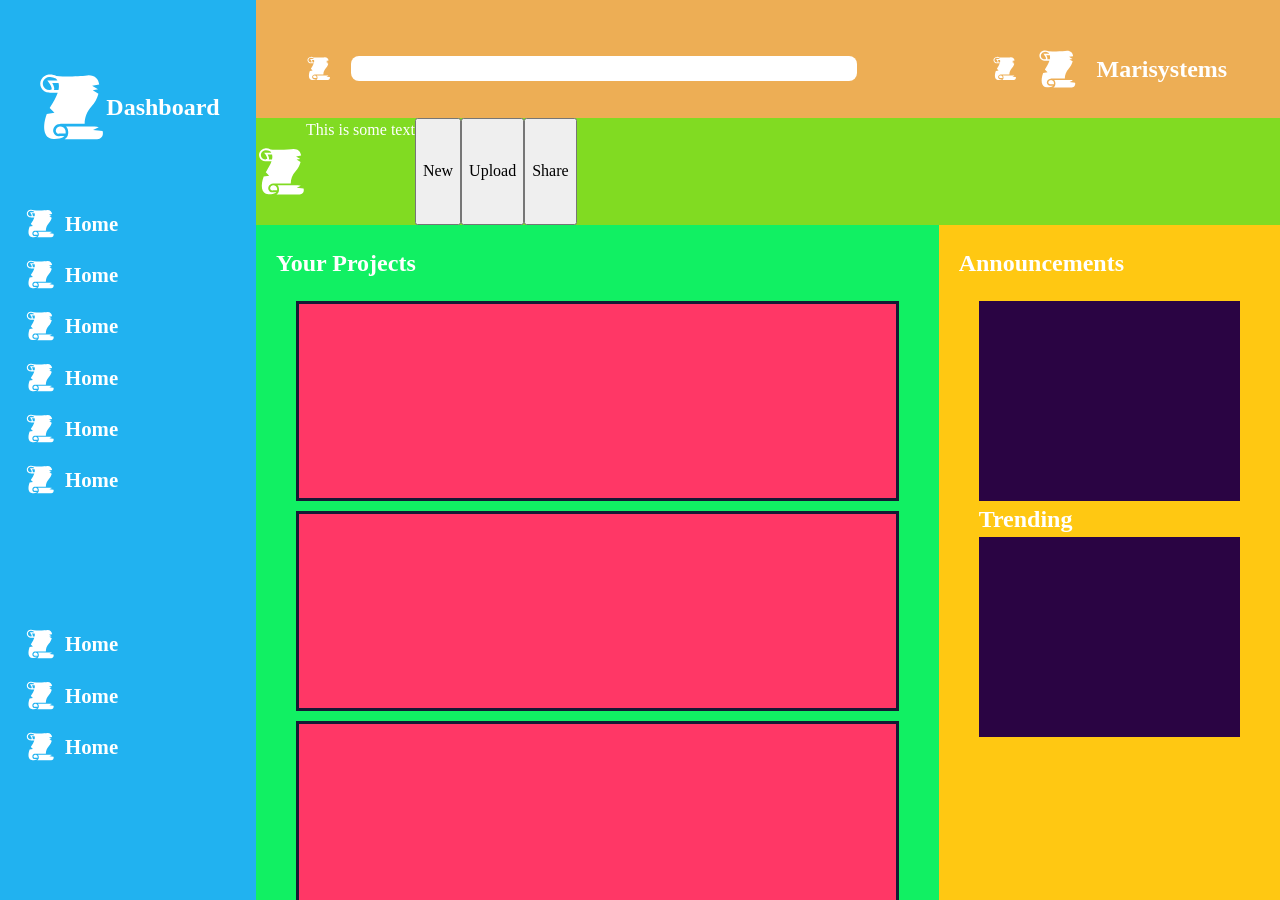
==== index.html @ a66bf7bd "Finish the layout of the upper header" ====
<!DOCTYPE html>
<html lang="en">
<head>
    <meta charset="UTF-8">
    <meta name="viewport" content="width=device-width, initial-scale=1.0">
    <link rel="stylesheet" href="style.css">
    <link rel="stylesheet" href="reset.css">
    
    <title>Dashboard</title>
</head>
<body>
    <header>
        <div class="header-top">

            <div class="header-top-l">
                <div class="search">
                    <img src="./imgs/placeholder.svg"
                    width="25px">
                    <input type="text">
                </div>
            </div>

            <div class="header-top-r">
                <img src="./imgs/placeholder.svg" 
                width="25px">
                <img src="./imgs/placeholder.svg" 
                width="40px">
                <h2>Marisystems</h2>

            </div>
        </div>
        <div class="header-bot">
            <img src="./imgs/placeholder.svg"
            width="50px" alt="">
            <p>This is some text</p>
            <button>New</button>
            <button>Upload</button>
            <button>Share</button>
        </div>
    </header>

    <aside>
        <div class="logo">
            <img src="./imgs/placeholder.svg"
            width="70px" alt="">
            <h2>Dashboard</h2>
        </div>
        <ul class="options">
            <li class="item">
                <img src="./imgs/placeholder.svg" 
                width="30px">
                <p>Home</p>
            </li>
            <li class="item">
                <img src="./imgs/placeholder.svg" 
                width="30px">
                <p>Home</p>
            </li>
            <li class="item">
                <img src="./imgs/placeholder.svg" 
                width="30px">
                <p>Home</p>
            </li>
            <li class="item">
                <img src="./imgs/placeholder.svg" 
                width="30px">
                <p>Home</p>
            </li>
            <li class="item">
                <img src="./imgs/placeholder.svg" 
                width="30px">
                <p>Home</p>
            </li>
            <li class="item">
                <img src="./imgs/placeholder.svg" 
                width="30px">
                <p>Home</p>
            </li>            
        </ul>
        <ul class="settings">
            <li class="item">
                <img src="./imgs/placeholder.svg" 
                width="30px">
                <p>Home</p>
            </li>
            <li class="item">
                <img src="./imgs/placeholder.svg" 
                width="30px">
                <p>Home</p>
            </li>
            <li class="item">
                <img src="./imgs/placeholder.svg" 
                width="30px">
                <p>Home</p>
            </li>
        </ul>
    </aside>

    <main>
        <div class="main-left">
            <h2>Your Projects</h2>
            <div class="card-container">
                <div class="card"></div>
                <div class="card"></div>
                <div class="card"></div>
                <div class="card"></div>
                <div class="card"></div>
                <div class="card"></div>
            </div>
        </div>

        <div class="main-right">
            <h2>Announcements</h2>
            <div class="ann-container">
                <div class="card-ann"></div>
                <h2>Trending</h2>
                <div class="card-ann"></div>
            </div>
        </div>
    </main>
</body>
</html>
---- style.css ----
html, body {
    height: 100vh;
    color: white;
}

body {
    display: grid;
    grid-template-columns: 1fr 3fr 1fr;
    grid-template-rows: 1fr 2fr 1fr;
}

header,
aside,
main {
    background: #8ba4e1;
}

/* HEADER */

header {
    display: grid;
    background: #edae55;
    grid-column: 2 / 4;
    padding-top: 20px;
}

.header-top {
    display: grid;
    grid-template-columns: 2fr 1fr;
}

.header-top-l {
    display: flex;
    align-items: center;
    margin-left: 50px;;
}

.search {
    width: 100%;
    align-items: center;
    gap: 20px;
    display: flex;
}

.header-top-l input {
    width: 80%;
    max-height: 25px;
    border: none;
    border-radius: 8px;
    padding: 10px;
}

.header-top-r {
    display: flex;
    justify-content: center;
    align-items: center;
    gap: 20px;;

}

.header-bot {
    display: flex;
    background: #81db22;
}

/* --- */

/* ASIDE */

aside {
    display: grid;
    padding: 15px;
    background: #21b2f0;
    grid-row: 1 / -1;
}

ul {
    padding: 0;
}

.item {
    display: flex;
    gap: 10px;;
    padding: 10px;
    font-size: 1.3rem;
    font-weight: bold; 
    list-style: none;
}

.logo {
    display: flex;
    justify-content: center;
    align-items: center;
}
/* --- */

/* MAIN */

main {
    display: grid;
    grid-template-columns: 2fr 1fr;

    background: #95e473;
    grid-area: 2 / 2 / -1 / -1;
}

.main-left {
    padding: 20px;
    background: #11f063;
    overflow-y: auto;
}

.card-container {
    display: grid;
    grid-template-columns:
        repeat(auto-fit, minmax(300px, 1fr));
    gap: 10px;
    padding: 20px;
}

.card {
    height: 200px;
    background: #ff3766;
    border: 3px solid rgb(21, 25, 52)
}

.ann-container {
    display: grid;
    grid-template-columns: 1fr;
    padding: 20px;
}

.card-ann {
    height: 200px;
    background: #2a0443;
}

.main-right {
    padding: 20px;
    background: #ffc812;
}

/* --- */
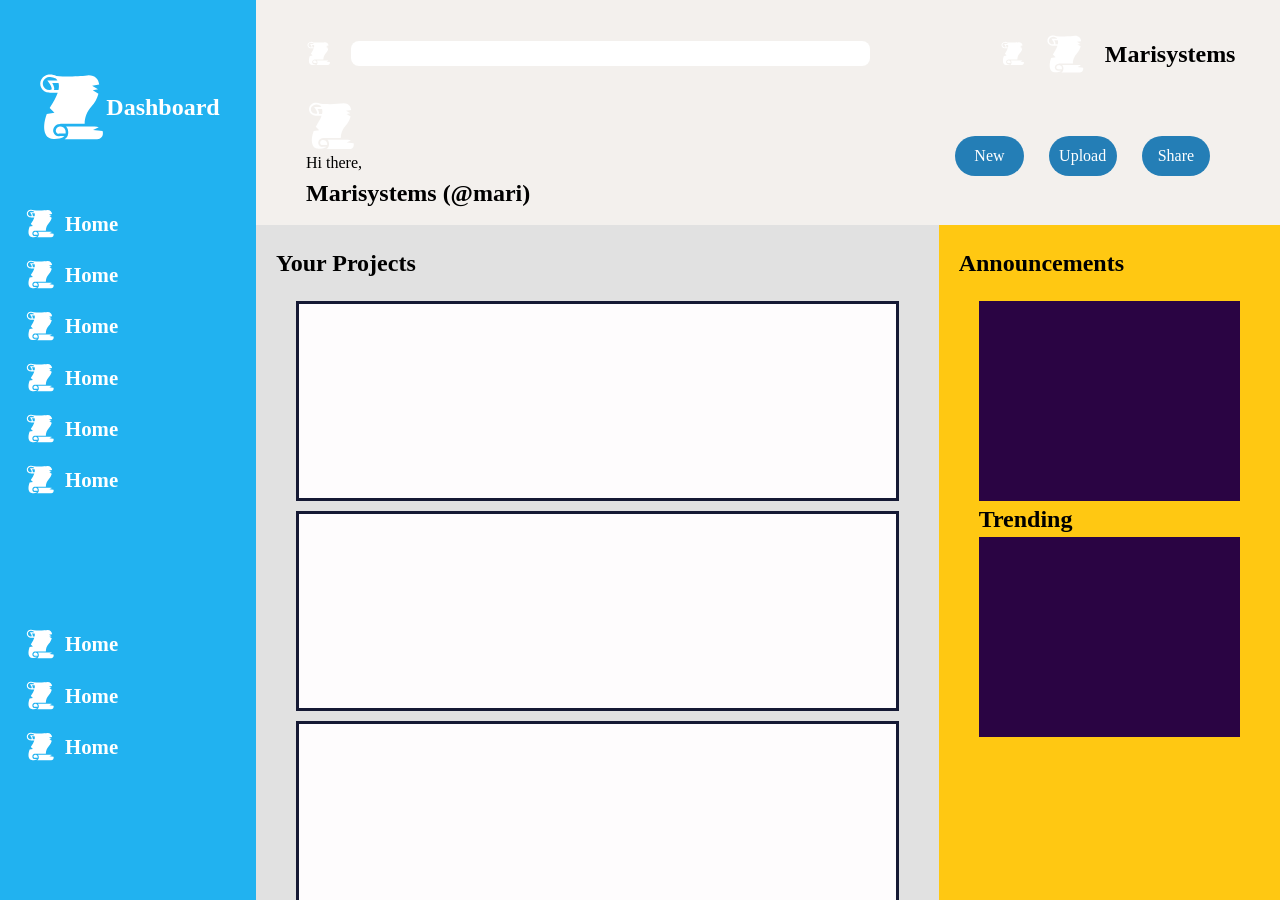
==== commit 88a9bde5: "Finish layout of the header" ====
--- a/index.html
+++ b/index.html
@@ -30,12 +30,19 @@
             </div>
         </div>
         <div class="header-bot">
-            <img src="./imgs/placeholder.svg"
-            width="50px" alt="">
-            <p>This is some text</p>
-            <button>New</button>
-            <button>Upload</button>
-            <button>Share</button>
+            <wrapper>
+                <img src="./imgs/placeholder.svg"
+                width="50px" alt="">
+                <div class="greeting">
+                    <p>Hi there,</p>
+                    <h2>Marisystems (@mari)</h2>
+                </div>
+            </wrapper>
+            <div class="button-container">
+                <button>New</button>
+                <button>Upload</button>
+                <button>Share</button>
+            </div>
         </div>
     </header>
 
--- a/style.css
+++ b/style.css
@@ -12,27 +12,29 @@
 header,
 aside,
 main {
-    background: #8ba4e1;
+    background: #ffffff;
 }
 
 /* HEADER */
 
 header {
     display: grid;
-    background: #edae55;
+    background: #f3f0ed;
+    color: black;
     grid-column: 2 / 4;
     padding-top: 20px;
 }
 
-.header-top {
+.header-top,
+.header-bot {
     display: grid;
     grid-template-columns: 2fr 1fr;
+    margin-left: 50px;
+    align-items: center;
 }
 
 .header-top-l {
     display: flex;
-    align-items: center;
-    margin-left: 50px;;
 }
 
 .search {
@@ -58,11 +60,26 @@
 
 }
 
-.header-bot {
+.wrapper {
     display: flex;
-    background: #81db22;
+    gap: 20px;
 }
 
+.header-bot button {
+    background: #247eb6;
+    color: white;
+    border: none;
+    border-radius: 20px;
+}
+
+.button-container {
+    display: grid;
+    grid-template-columns: repeat(3, 1fr);
+    grid-template-rows: 40px;
+    grid-auto-flow: column;
+    gap: 25px;
+    margin-right: 70px;
+}
 /* --- */
 
 /* ASIDE */
@@ -99,14 +116,13 @@
 main {
     display: grid;
     grid-template-columns: 2fr 1fr;
-
-    background: #95e473;
+    color: black;
+    background: #e1e1e1;
     grid-area: 2 / 2 / -1 / -1;
 }
 
 .main-left {
     padding: 20px;
-    background: #11f063;
     overflow-y: auto;
 }
 
@@ -120,7 +136,7 @@
 
 .card {
     height: 200px;
-    background: #ff3766;
+    background: #fefcfd;
     border: 3px solid rgb(21, 25, 52)
 }
 
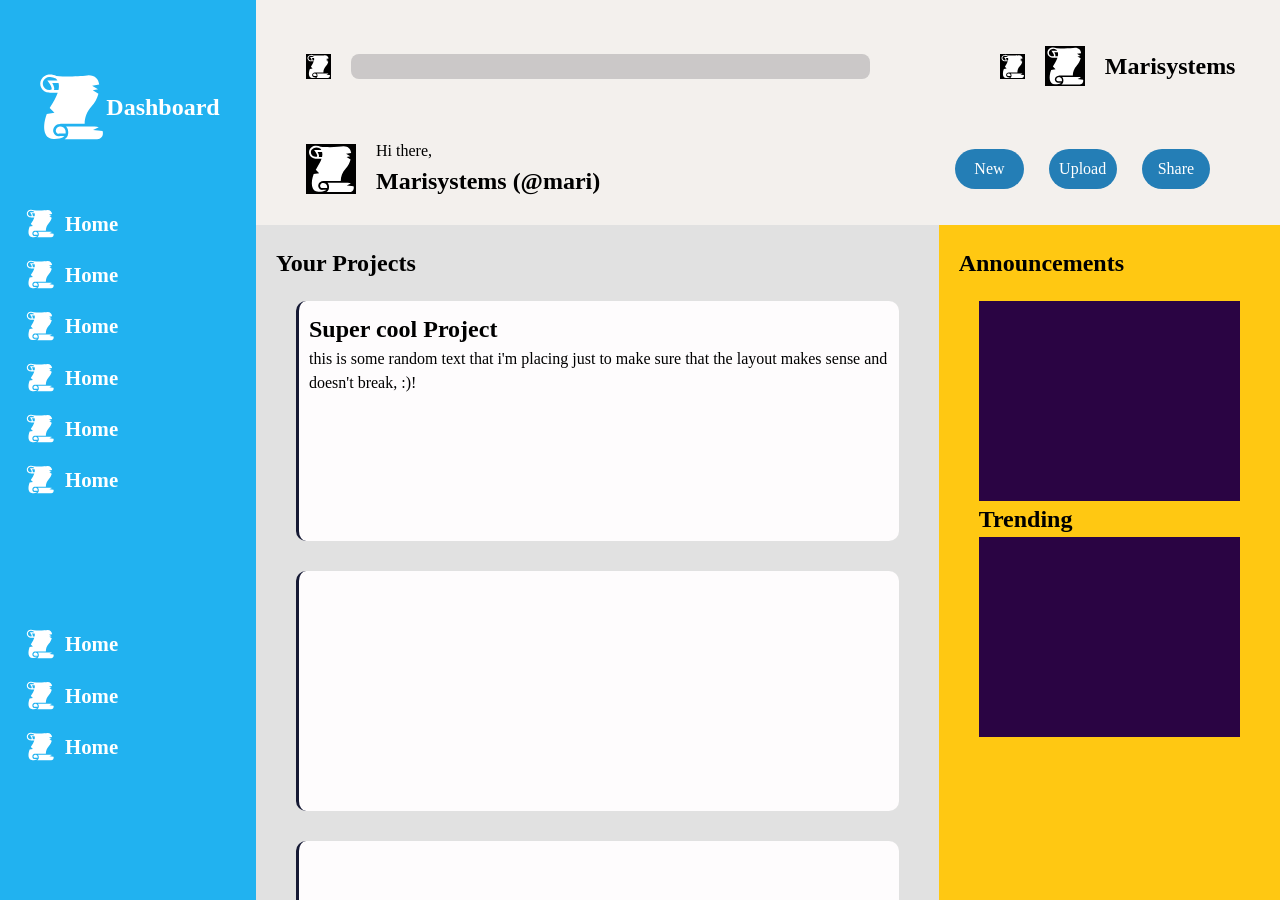
==== commit 1909c7d9: "Populate cards with mock content So I can work a bit better on its layout, using flex: 1 on the para" ====
--- a/index.html
+++ b/index.html
@@ -14,30 +14,30 @@
 
             <div class="header-top-l">
                 <div class="search">
-                    <img src="./imgs/placeholder.svg"
+                    <img src="./imgs/placeholder-bg.svg"
                     width="25px">
                     <input type="text">
                 </div>
             </div>
 
             <div class="header-top-r">
-                <img src="./imgs/placeholder.svg" 
+                <img src="./imgs/placeholder-bg.svg" 
                 width="25px">
-                <img src="./imgs/placeholder.svg" 
+                <img src="./imgs/placeholder-bg.svg" 
                 width="40px">
                 <h2>Marisystems</h2>
 
             </div>
         </div>
         <div class="header-bot">
-            <wrapper>
-                <img src="./imgs/placeholder.svg"
+            <div class="wrapper">
+                <img src="./imgs/placeholder-bg.svg"
                 width="50px" alt="">
                 <div class="greeting">
                     <p>Hi there,</p>
                     <h2>Marisystems (@mari)</h2>
                 </div>
-            </wrapper>
+            </div>
             <div class="button-container">
                 <button>New</button>
                 <button>Upload</button>
@@ -107,7 +107,14 @@
         <div class="main-left">
             <h2>Your Projects</h2>
             <div class="card-container">
-                <div class="card"></div>
+                <div class="card">
+                    <h2>Super cool Project</h2>
+                    <p>
+                        this is some random text that i'm placing just
+                        to make sure that the layout makes sense and
+                        doesn't break, :)!
+                    </p>
+                </div>
                 <div class="card"></div>
                 <div class="card"></div>
                 <div class="card"></div>
--- a/style.css
+++ b/style.css
@@ -50,6 +50,7 @@
     border: none;
     border-radius: 8px;
     padding: 10px;
+    background: #cbc8c8;
 }
 
 .header-top-r {
@@ -130,14 +131,28 @@
     display: grid;
     grid-template-columns:
         repeat(auto-fit, minmax(300px, 1fr));
-    gap: 10px;
+    gap: 30px;
     padding: 20px;
 }
 
 .card {
-    height: 200px;
+    display: flex;
+    flex-direction: column;
+    height: 240px;
     background: #fefcfd;
-    border: 3px solid rgb(21, 25, 52)
+    border-left: 3px solid rgb(21, 25, 52);
+    border-radius: 10px;
+    padding: 10px;
+}
+
+.card > p {
+    flex: 1;
+}
+
+.icons {
+    display: flex;
+    align-self: end;
+    gap: 12px;
 }
 
 .ann-container {
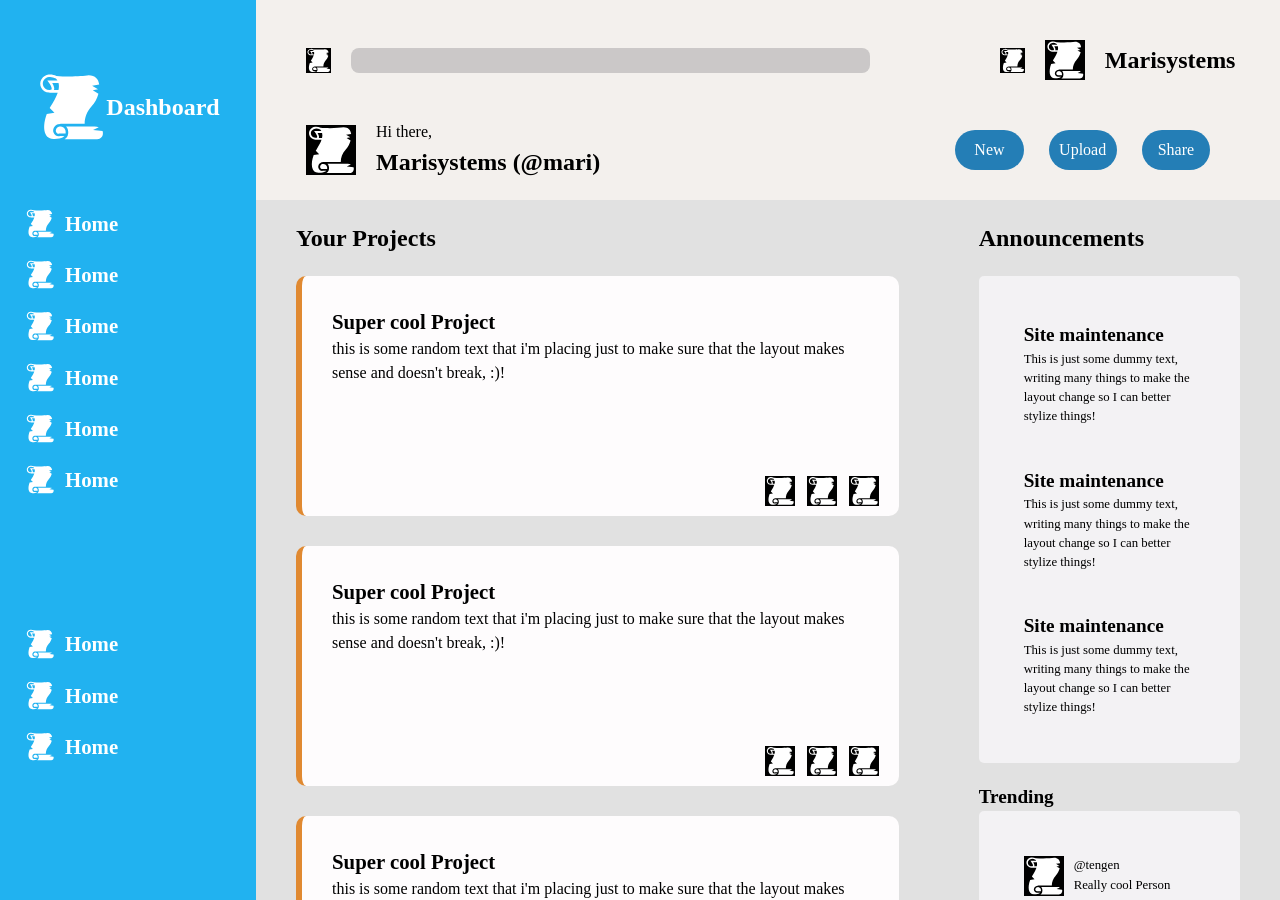
==== commit 8409c9d2: "Finish basic layout phew, that was kinda really tough actually. I did hack my way in many places I'm" ====
--- a/index.html
+++ b/index.html
@@ -114,21 +114,152 @@
                         to make sure that the layout makes sense and
                         doesn't break, :)!
                     </p>
-                </div>
-                <div class="card"></div>
-                <div class="card"></div>
-                <div class="card"></div>
-                <div class="card"></div>
-                <div class="card"></div>
+                    <div class="icons">
+                        <img src="./imgs/placeholder-bg.svg" 
+                        width="30px">
+                        <img src="./imgs/placeholder-bg.svg" 
+                        width="30px">
+                        <img src="./imgs/placeholder-bg.svg" 
+                        width="30px">
+                    </div>
+
+                </div>
+                <div class="card">
+                    <h2>Super cool Project</h2>
+                    <p>
+                        this is some random text that i'm placing just
+                        to make sure that the layout makes sense and
+                        doesn't break, :)!
+                    </p>
+                    <div class="icons">
+                        <img src="./imgs/placeholder-bg.svg" 
+                        width="30px">
+                        <img src="./imgs/placeholder-bg.svg" 
+                        width="30px">
+                        <img src="./imgs/placeholder-bg.svg" 
+                        width="30px">
+                    </div>
+                    
+                </div>
+                <div class="card">
+                    <h2>Super cool Project</h2>
+                    <p>
+                        this is some random text that i'm placing just
+                        to make sure that the layout makes sense and
+                        doesn't break, :)!
+                    </p>
+                    <div class="icons">
+                        <img src="./imgs/placeholder-bg.svg" 
+                        width="30px">
+                        <img src="./imgs/placeholder-bg.svg" 
+                        width="30px">
+                        <img src="./imgs/placeholder-bg.svg" 
+                        width="30px">
+                    </div>
+                    
+                </div>
+                <div class="card">
+                    <h2>Super cool Project</h2>
+                    <p>
+                        this is some random text that i'm placing just
+                        to make sure that the layout makes sense and
+                        doesn't break, :)!
+                    </p>
+                    <div class="icons">
+                        <img src="./imgs/placeholder-bg.svg" 
+                        width="30px">
+                        <img src="./imgs/placeholder-bg.svg" 
+                        width="30px">
+                        <img src="./imgs/placeholder-bg.svg" 
+                        width="30px">
+                    </div>
+                    
+                </div>
+                <div class="card">
+                    <h2>Super cool Project</h2>
+                    <p>
+                        this is some random text that i'm placing just
+                        to make sure that the layout makes sense and
+                        doesn't break, :)!
+                    </p>
+                    <div class="icons">
+                        <img src="./imgs/placeholder-bg.svg" 
+                        width="30px">
+                        <img src="./imgs/placeholder-bg.svg" 
+                        width="30px">
+                        <img src="./imgs/placeholder-bg.svg" 
+                        width="30px">
+                    </div>
+                </div>
+                <div class="card">
+                    <h2>Super cool Project</h2>
+                    <p>
+                        this is some random text that i'm placing just
+                        to make sure that the layout makes sense and
+                        doesn't break, :)!
+                    </p>
+                    <div class="icons">
+                        <img src="./imgs/placeholder-bg.svg" 
+                        width="30px">
+                        <img src="./imgs/placeholder-bg.svg" 
+                        width="30px">
+                        <img src="./imgs/placeholder-bg.svg" 
+                        width="30px">
+                    </div>
+                </div>
+
             </div>
         </div>
 
         <div class="main-right">
             <h2>Announcements</h2>
             <div class="ann-container">
-                <div class="card-ann"></div>
-                <h2>Trending</h2>
-                <div class="card-ann"></div>
+                <div class="card-ann">
+                    <div>
+                        <h2>Site maintenance</h2>
+                        <p>
+                            This is just some dummy text, writing
+                            many things to make the layout change
+                            so I can better stylize things!
+                        </p>
+                    </div>
+                    <div>
+                        <h2>Site maintenance</h2>
+                        <p>
+                            This is just some dummy text, writing
+                            many things to make the layout change
+                            so I can better stylize things!
+                        </p>
+                    </div>
+                    <div>
+                        <h2>Site maintenance</h2>
+                        <p>
+                            This is just some dummy text, writing
+                            many things to make the layout change
+                            so I can better stylize things!
+                        </p>
+                    </div>
+                </div>
+                <div class="trending">
+                    <h2>Trending</h2>
+                    <div class="card-ann">
+                        <div class="user">
+                            <img src="./imgs/placeholder-bg.svg">
+                            <p>@tengen</p>
+                            <p>Really cool Person</p>
+                        </div>
+                        <div class="user">
+                            <img src="./imgs/placeholder-bg.svg">
+                            <p>@tengen</p>
+                            <p>Really cool Person</p>
+                        </div>
+                        <div class="user">
+                            <img src="./imgs/placeholder-bg.svg">
+                            <p>@tengen</p>
+                            <p>Really cool Person</p>
+                        </div>
+                    </div>
+                </div>
             </div>
         </div>
     </main>
--- a/style.css
+++ b/style.css
@@ -6,7 +6,7 @@
 body {
     display: grid;
     grid-template-columns: 1fr 3fr 1fr;
-    grid-template-rows: 1fr 2fr 1fr;
+    grid-template-rows: 1fr 2.5fr 1fr;
 }
 
 header,
@@ -120,11 +120,17 @@
     color: black;
     background: #e1e1e1;
     grid-area: 2 / 2 / -1 / -1;
-}
-
-.main-left {
-    padding: 20px;
     overflow-y: auto;
+}
+
+.main-left,
+.main-right {
+    padding: 20px;
+}
+
+.main-left > h2,
+.main-right > h2 {
+    margin-left: 20px;
 }
 
 .card-container {
@@ -140,9 +146,13 @@
     flex-direction: column;
     height: 240px;
     background: #fefcfd;
-    border-left: 3px solid rgb(21, 25, 52);
+    border-left: 6px solid rgb(224, 137, 49);
     border-radius: 10px;
-    padding: 10px;
+    padding: 30px 20px 10px 30px;
+}
+
+.card h2 {
+    font-size: 1.3rem;
 }
 
 .card > p {
@@ -157,18 +167,42 @@
 
 .ann-container {
     display: grid;
-    grid-template-columns: 1fr;
-    padding: 20px;
+    grid-template-rows: 2fr 20px 1fr;
+    gap: 10px;
+    padding: 20px;
+    font-size: 0.8rem;
 }
 
 .card-ann {
-    height: 200px;
-    background: #2a0443;
-}
-
-.main-right {
-    padding: 20px;
-    background: #ffc812;
-}
+    display: flex;
+    flex-flow: column;
+    
+    padding: 25px;
+    grid-template-rows: repeat(3, 1fr);
+    background: #f3f2f4;
+    border-radius: 5px;
+}
+
+.card-ann > div {
+    padding: 20px;
+    border-bottom: 1px solid #898787ca;
+    border: none;
+}
+
+.trending {
+    margin-top: 10px;
+}
+
+.user {
+    display: grid;
+    grid-template-rows: repeat(2, 1fr);
+    grid-template-columns: 50px 1fr;
+}
+
+.user > img {
+    grid-area: 1 / 1 / 3 / 2;
+    margin-right: 10px;
+}
+
 
 /* --- */
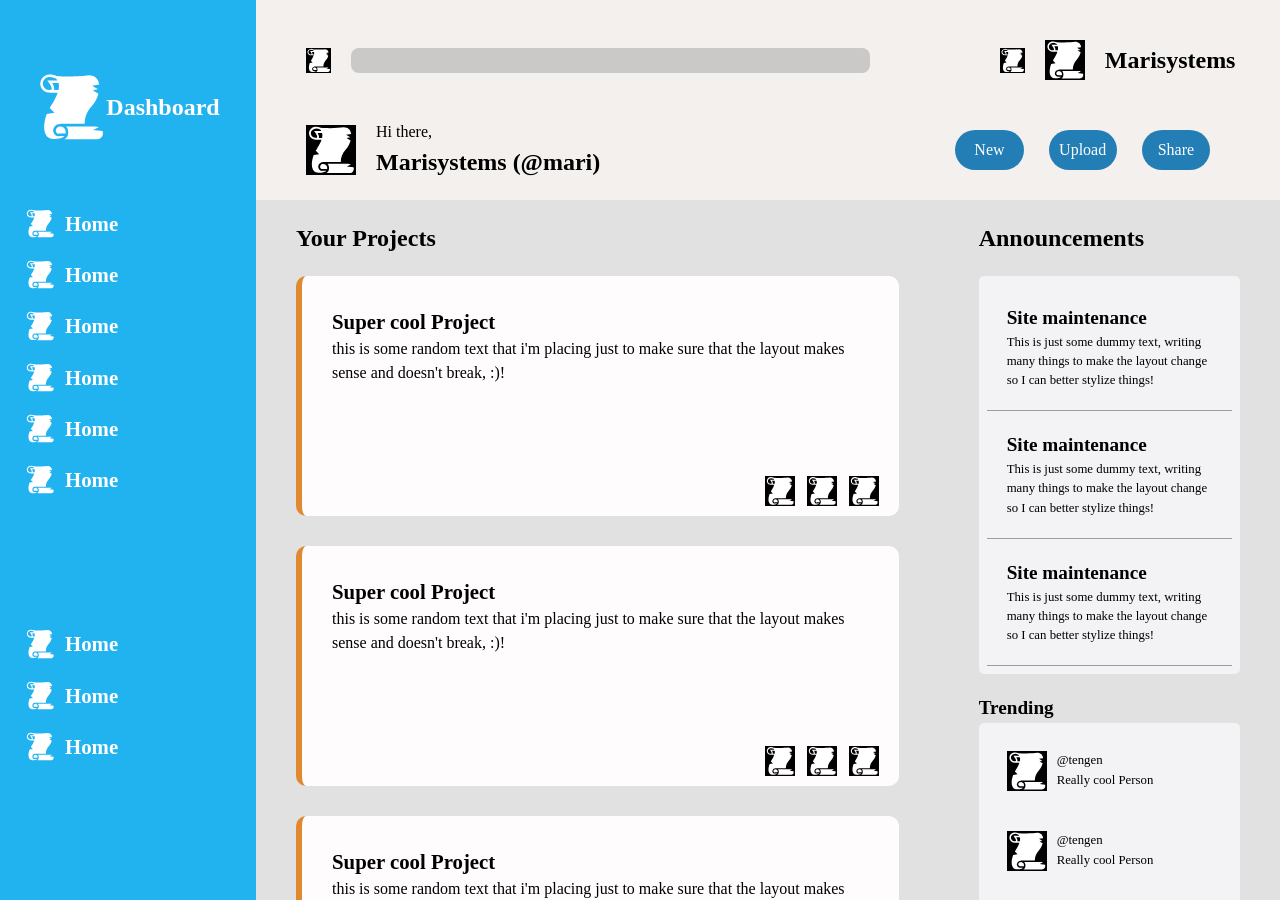
==== commit 1506313b: "Finalize touch ups" ====
--- a/index.html
+++ b/index.html
@@ -240,20 +240,27 @@
                         </p>
                     </div>
                 </div>
+
                 <div class="trending">
                     <h2>Trending</h2>
-                    <div class="card-ann">
+
+                    <div class="card-ann trending-user">
                         <div class="user">
                             <img src="./imgs/placeholder-bg.svg">
                             <p>@tengen</p>
                             <p>Really cool Person</p>
                         </div>
-                        <div class="user">
-                            <img src="./imgs/placeholder-bg.svg">
-                            <p>@tengen</p>
-                            <p>Really cool Person</p>
-                        </div>
-                        <div class="user">
+                        <div class="user trending-user">
+                            <img src="./imgs/placeholder-bg.svg">
+                            <p>@tengen</p>
+                            <p>Really cool Person</p>
+                        </div>
+                        <div class="user trending-user">
+                            <img src="./imgs/placeholder-bg.svg">
+                            <p>@tengen</p>
+                            <p>Really cool Person</p>
+                        </div>
+                        <div class="user trending-user">
                             <img src="./imgs/placeholder-bg.svg">
                             <p>@tengen</p>
                             <p>Really cool Person</p>
--- a/style.css
+++ b/style.css
@@ -177,7 +177,7 @@
     display: flex;
     flex-flow: column;
     
-    padding: 25px;
+    padding: 8px;
     grid-template-rows: repeat(3, 1fr);
     background: #f3f2f4;
     border-radius: 5px;
@@ -186,17 +186,21 @@
 .card-ann > div {
     padding: 20px;
     border-bottom: 1px solid #898787ca;
-    border: none;
 }
 
 .trending {
     margin-top: 10px;
 }
 
+.trending-user > div {
+    border: none;
+}
+
 .user {
     display: grid;
     grid-template-rows: repeat(2, 1fr);
     grid-template-columns: 50px 1fr;
+
 }
 
 .user > img {
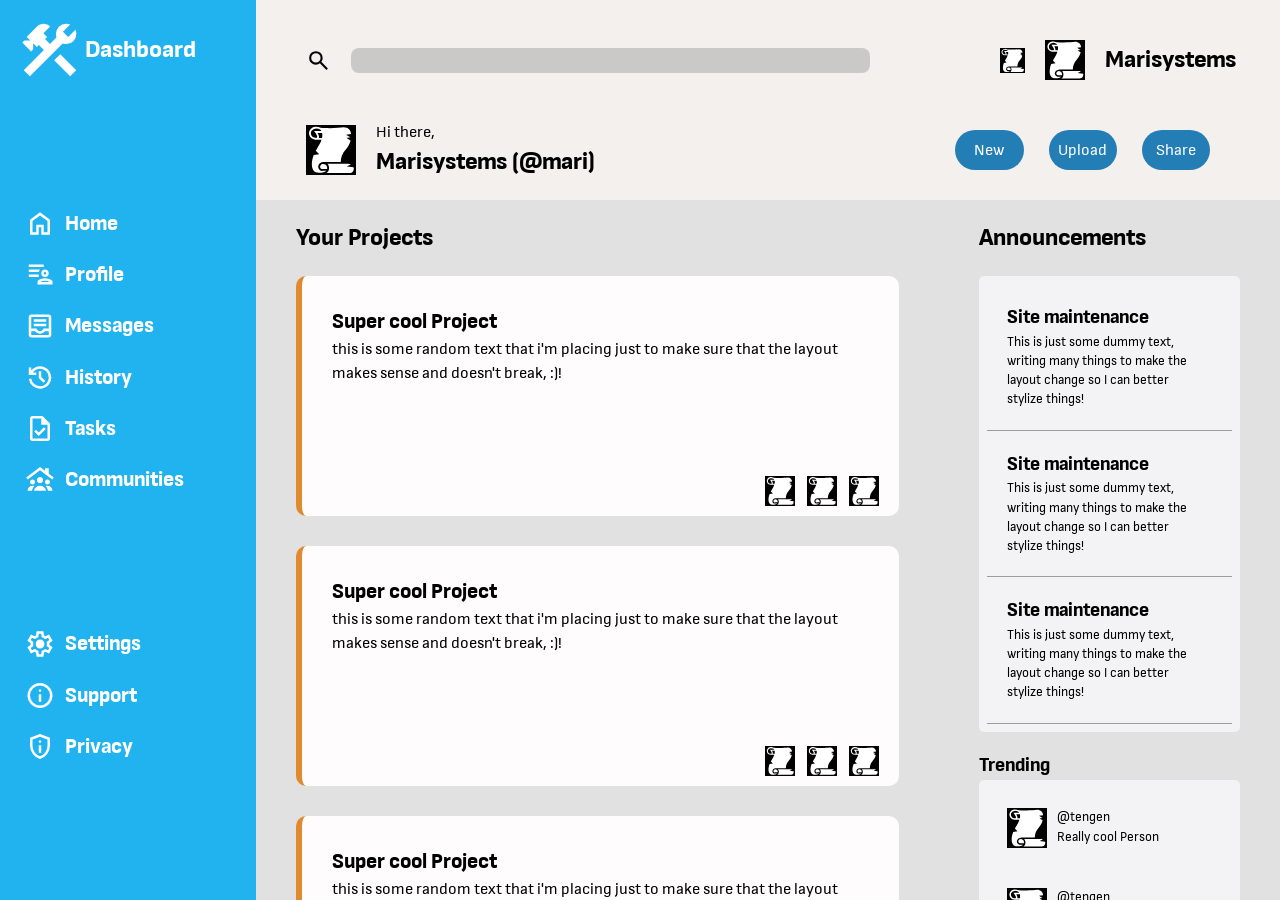
==== commit 16bd2e2c: "Add icons and use new font Also allign correctly the logo to the top" ====
--- a/index.html
+++ b/index.html
@@ -14,7 +14,7 @@
 
             <div class="header-top-l">
                 <div class="search">
-                    <img src="./imgs/placeholder-bg.svg"
+                    <img src="./imgs/search.svg"
                     width="25px">
                     <input type="text">
                 </div>
@@ -48,57 +48,59 @@
 
     <aside>
         <div class="logo">
-            <img src="./imgs/placeholder.svg"
-            width="70px" alt="">
-            <h2>Dashboard</h2>
+            <div class="logo-align">
+                <img src="./imgs/logo.svg"
+                width="70px" alt="">
+                <h2>Dashboard</h2>
+            </div>
         </div>
         <ul class="options">
             <li class="item">
-                <img src="./imgs/placeholder.svg" 
+                <img src="./imgs/home.svg" 
                 width="30px">
                 <p>Home</p>
             </li>
             <li class="item">
-                <img src="./imgs/placeholder.svg" 
-                width="30px">
-                <p>Home</p>
-            </li>
-            <li class="item">
-                <img src="./imgs/placeholder.svg" 
-                width="30px">
-                <p>Home</p>
-            </li>
-            <li class="item">
-                <img src="./imgs/placeholder.svg" 
-                width="30px">
-                <p>Home</p>
-            </li>
-            <li class="item">
-                <img src="./imgs/placeholder.svg" 
-                width="30px">
-                <p>Home</p>
-            </li>
-            <li class="item">
-                <img src="./imgs/placeholder.svg" 
-                width="30px">
-                <p>Home</p>
+                <img src="./imgs/profile.svg" 
+                width="30px">
+                <p>Profile</p>
+            </li>
+            <li class="item">
+                <img src="./imgs/message.svg" 
+                width="30px">
+                <p>Messages</p>
+            </li>
+            <li class="item">
+                <img src="./imgs/history.svg" 
+                width="30px">
+                <p>History</p>
+            </li>
+            <li class="item">
+                <img src="./imgs/task.svg" 
+                width="30px">
+                <p>Tasks</p>
+            </li>
+            <li class="item">
+                <img src="./imgs/group.svg" 
+                width="30px">
+                <p>Communities</p>
             </li>            
         </ul>
         <ul class="settings">
             <li class="item">
-                <img src="./imgs/placeholder.svg" 
-                width="30px">
-                <p>Home</p>
-            </li>
-            <li class="item">
-                <img src="./imgs/placeholder.svg" 
-                width="30px">
-                <p>Home</p>
-            </li>
-            <li class="item">
-                <img src="./imgs/placeholder.svg" 
-                width="30px">
-                <p>Home</p>
+                <img src="./imgs/settings.svg" 
+                width="30px">
+                <p>Settings</p>
+            </li>
+            <li class="item">
+                <img src="./imgs/support.svg" 
+                width="30px">
+                <p>Support</p>
+            </li>
+            <li class="item">
+                <img src="./imgs/privacy.svg" 
+                width="30px">
+                <p>Privacy</p>
             </li>
         </ul>
     </aside>
--- a/style.css
+++ b/style.css
@@ -1,3 +1,5 @@
+@import url(./fonts/stylesheet.css);
+
 html, body {
     height: 100vh;
     color: white;
@@ -7,6 +9,7 @@
     display: grid;
     grid-template-columns: 1fr 3fr 1fr;
     grid-template-rows: 1fr 2.5fr 1fr;
+    font-family: 'Gratia Sans';
 }
 
 header,
@@ -107,7 +110,13 @@
 
 .logo {
     display: flex;
-    justify-content: center;
+    justify-content: start;
+    align-items: start;
+}
+
+.logo-align {
+    display: flex;
+    justify-content: start;
     align-items: center;
 }
 /* --- */
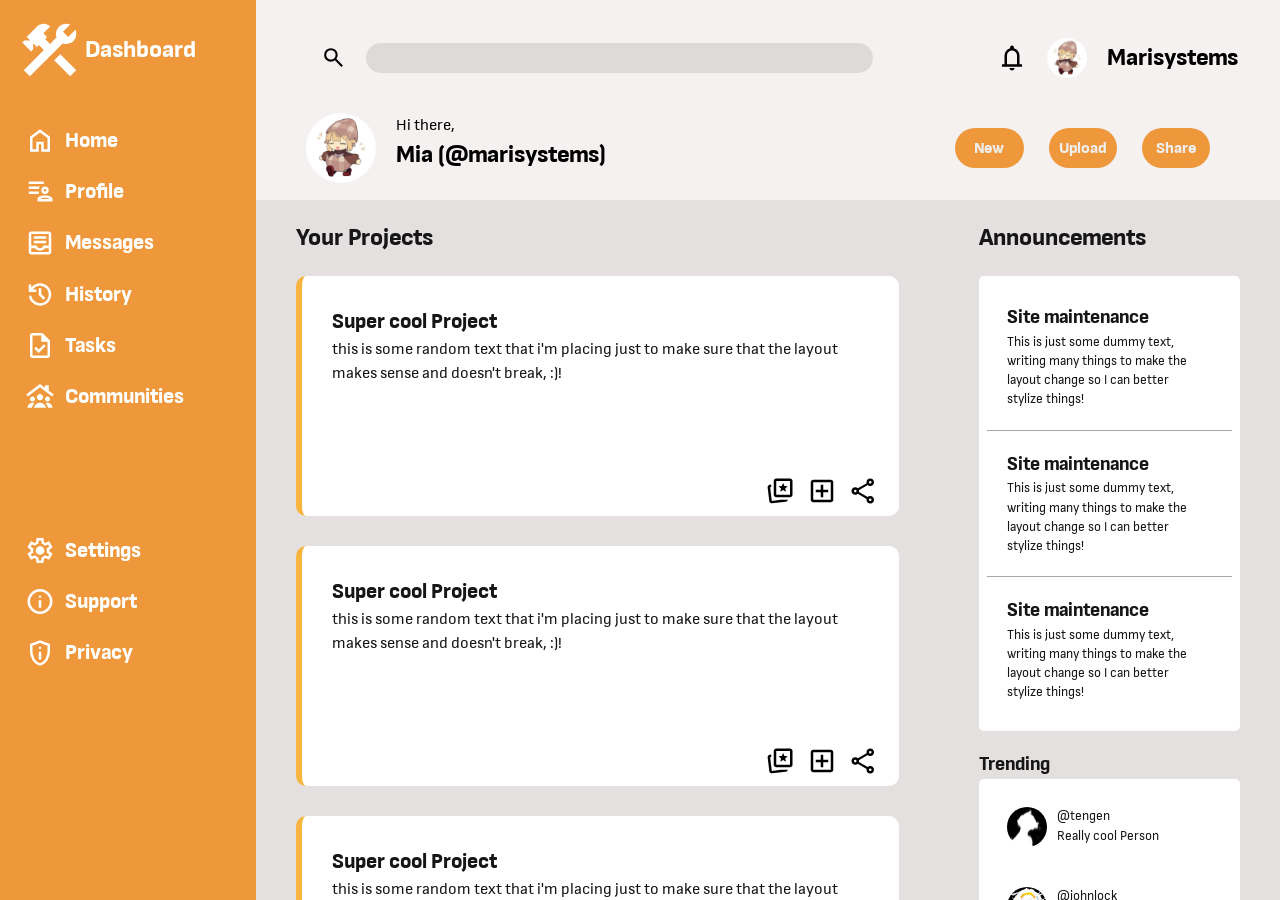
==== commit 0801242b: "Finish layout and add resources" ====
--- a/index.html
+++ b/index.html
@@ -21,21 +21,24 @@
             </div>
 
             <div class="header-top-r">
-                <img src="./imgs/placeholder-bg.svg" 
-                width="25px">
-                <img src="./imgs/placeholder-bg.svg" 
-                width="40px">
+                <img src="./imgs/notification.svg" 
+                width="30px">
+                <img 
+                class="image-cropping" 
+                src="./imgs/user.jpg" 
+                width="40px"
+                height="40px">
                 <h2>Marisystems</h2>
 
             </div>
         </div>
         <div class="header-bot">
             <div class="wrapper">
-                <img src="./imgs/placeholder-bg.svg"
-                width="50px" alt="">
+                <img class="image-cropping" src="./imgs/user.jpg"
+                width="70" height="70" alt="">
                 <div class="greeting">
                     <p>Hi there,</p>
-                    <h2>Marisystems (@mari)</h2>
+                    <h2>Mia (@marisystems)</h2>
                 </div>
             </div>
             <div class="button-container">
@@ -117,28 +120,28 @@
                         doesn't break, :)!
                     </p>
                     <div class="icons">
-                        <img src="./imgs/placeholder-bg.svg" 
-                        width="30px">
-                        <img src="./imgs/placeholder-bg.svg" 
-                        width="30px">
-                        <img src="./imgs/placeholder-bg.svg" 
-                        width="30px">
-                    </div>
-
-                </div>
-                <div class="card">
-                    <h2>Super cool Project</h2>
-                    <p>
-                        this is some random text that i'm placing just
-                        to make sure that the layout makes sense and
-                        doesn't break, :)!
-                    </p>
-                    <div class="icons">
-                        <img src="./imgs/placeholder-bg.svg" 
-                        width="30px">
-                        <img src="./imgs/placeholder-bg.svg" 
-                        width="30px">
-                        <img src="./imgs/placeholder-bg.svg" 
+                        <img src="./imgs/favourite.svg" 
+                        width="30px">
+                        <img src="./imgs/add.svg" 
+                        width="30px">
+                        <img src="./imgs/share.svg" 
+                        width="30px">
+                    </div>
+
+                </div>
+                <div class="card">
+                    <h2>Super cool Project</h2>
+                    <p>
+                        this is some random text that i'm placing just
+                        to make sure that the layout makes sense and
+                        doesn't break, :)!
+                    </p>
+                    <div class="icons">
+                        <img src="./imgs/favourite.svg" 
+                        width="30px">
+                        <img src="./imgs/add.svg" 
+                        width="30px">
+                        <img src="./imgs/share.svg" 
                         width="30px">
                     </div>
                     
@@ -151,11 +154,11 @@
                         doesn't break, :)!
                     </p>
                     <div class="icons">
-                        <img src="./imgs/placeholder-bg.svg" 
-                        width="30px">
-                        <img src="./imgs/placeholder-bg.svg" 
-                        width="30px">
-                        <img src="./imgs/placeholder-bg.svg" 
+                        <img src="./imgs/favourite.svg" 
+                        width="30px">
+                        <img src="./imgs/add.svg" 
+                        width="30px">
+                        <img src="./imgs/share.svg" 
                         width="30px">
                     </div>
                     
@@ -168,11 +171,11 @@
                         doesn't break, :)!
                     </p>
                     <div class="icons">
-                        <img src="./imgs/placeholder-bg.svg" 
-                        width="30px">
-                        <img src="./imgs/placeholder-bg.svg" 
-                        width="30px">
-                        <img src="./imgs/placeholder-bg.svg" 
+                        <img src="./imgs/favourite.svg" 
+                        width="30px">
+                        <img src="./imgs/add.svg" 
+                        width="30px">
+                        <img src="./imgs/share.svg" 
                         width="30px">
                     </div>
                     
@@ -185,27 +188,27 @@
                         doesn't break, :)!
                     </p>
                     <div class="icons">
-                        <img src="./imgs/placeholder-bg.svg" 
-                        width="30px">
-                        <img src="./imgs/placeholder-bg.svg" 
-                        width="30px">
-                        <img src="./imgs/placeholder-bg.svg" 
-                        width="30px">
-                    </div>
-                </div>
-                <div class="card">
-                    <h2>Super cool Project</h2>
-                    <p>
-                        this is some random text that i'm placing just
-                        to make sure that the layout makes sense and
-                        doesn't break, :)!
-                    </p>
-                    <div class="icons">
-                        <img src="./imgs/placeholder-bg.svg" 
-                        width="30px">
-                        <img src="./imgs/placeholder-bg.svg" 
-                        width="30px">
-                        <img src="./imgs/placeholder-bg.svg" 
+                        <img src="./imgs/favourite.svg" 
+                        width="30px">
+                        <img src="./imgs/add.svg" 
+                        width="30px">
+                        <img src="./imgs/share.svg" 
+                        width="30px">
+                    </div>
+                </div>
+                <div class="card">
+                    <h2>Super cool Project</h2>
+                    <p>
+                        this is some random text that i'm placing just
+                        to make sure that the layout makes sense and
+                        doesn't break, :)!
+                    </p>
+                    <div class="icons">
+                        <img src="./imgs/favourite.svg" 
+                        width="30px">
+                        <img src="./imgs/add.svg" 
+                        width="30px">
+                        <img src="./imgs/share.svg" 
                         width="30px">
                     </div>
                 </div>
@@ -216,7 +219,7 @@
         <div class="main-right">
             <h2>Announcements</h2>
             <div class="ann-container">
-                <div class="card-ann">
+                <div class="card-ann announcements">
                     <div>
                         <h2>Site maintenance</h2>
                         <p>
@@ -233,7 +236,7 @@
                             so I can better stylize things!
                         </p>
                     </div>
-                    <div>
+                    <div class="no-border">
                         <h2>Site maintenance</h2>
                         <p>
                             This is just some dummy text, writing
@@ -248,23 +251,31 @@
 
                     <div class="card-ann trending-user">
                         <div class="user">
-                            <img src="./imgs/placeholder-bg.svg">
+                            <img class="image-cropping" src="./imgs/user2.png"
+                            width="40px"
+                            height="40px">
                             <p>@tengen</p>
                             <p>Really cool Person</p>
                         </div>
+                        <div class="user trending-user image-cropping">
+                            <img class="image-cropping" src="./imgs/user3.png"
+                            width="40px"
+                            height="40px">
+                            <p>@johnlock</p>
+                            <p>Really cool Person</p>
+                        </div>
                         <div class="user trending-user">
-                            <img src="./imgs/placeholder-bg.svg">
-                            <p>@tengen</p>
+                            <img class="image-cropping" src="./imgs/user4.png"
+                            width="40px"
+                            height="40px">
+                            <p>@davidb0w1e</p>
                             <p>Really cool Person</p>
                         </div>
                         <div class="user trending-user">
-                            <img src="./imgs/placeholder-bg.svg">
-                            <p>@tengen</p>
-                            <p>Really cool Person</p>
-                        </div>
-                        <div class="user trending-user">
-                            <img src="./imgs/placeholder-bg.svg">
-                            <p>@tengen</p>
+                            <img class="image-cropping" src="./imgs/user5.png"
+                            width="40px"
+                            height="40px">
+                            <p>@moomivalley</p>
                             <p>Really cool Person</p>
                         </div>
                     </div>
--- a/style.css
+++ b/style.css
@@ -1,8 +1,26 @@
 @import url(./fonts/stylesheet.css);
+
+:root {
+    --main-bg: black;
+    --aside-bg: #ef983b;
+    --aside-bg-hover: #333030;
+    --header-bg: #f6f1f1;
+    --button-bg: #ef983b;
+    --button-color: #eeeeee;
+    --main-bg: #e4e0e0;
+    --card-bg: white;
+    --card-border-color: #f7b43f;
+    --aside-color: #eef0f1;
+    --header-color: #161616;
+    --main-color: #161616;
+    --input-color: #dfdada;
+    --separator-color: #54545483;
+}
 
 html, body {
     height: 100vh;
     color: white;
+    background: #000;
 }
 
 body {
@@ -12,17 +30,11 @@
     font-family: 'Gratia Sans';
 }
 
-header,
-aside,
-main {
-    background: #ffffff;
-}
-
 /* HEADER */
 
 header {
     display: grid;
-    background: #f3f0ed;
+    background: var(--header-bg);
     color: black;
     grid-column: 2 / 4;
     padding-top: 20px;
@@ -45,23 +57,23 @@
     align-items: center;
     gap: 20px;
     display: flex;
+    margin-left: 15px;
 }
 
 .header-top-l input {
     width: 80%;
-    max-height: 25px;
+    max-height: 30px;
     border: none;
-    border-radius: 8px;
+    border-radius: 15px;
     padding: 10px;
-    background: #cbc8c8;
+    background: var(--input-color);
 }
 
 .header-top-r {
     display: flex;
     justify-content: center;
     align-items: center;
-    gap: 20px;;
-
+    gap: 20px;
 }
 
 .wrapper {
@@ -70,10 +82,11 @@
 }
 
 .header-bot button {
-    background: #247eb6;
-    color: white;
+    background: var(--button-bg);
+    color: var(--button-color);
     border: none;
     border-radius: 20px;
+    font-weight: bold;
 }
 
 .button-container {
@@ -90,9 +103,21 @@
 
 aside {
     display: grid;
+    grid-template-rows: 50px 1fr 1fr;
+    gap: 50px; 
     padding: 15px;
-    background: #21b2f0;
+    background: var(--aside-bg);
     grid-row: 1 / -1;
+}
+
+aside li {
+    transition: all 0.5s
+}
+
+aside li:hover {
+    background: var(--aside-bg-hover);
+    margin-left: 10px;
+    cursor: pointer;
 }
 
 ul {
@@ -112,6 +137,7 @@
     display: flex;
     justify-content: start;
     align-items: start;
+    cursor: help;
 }
 
 .logo-align {
@@ -126,8 +152,8 @@
 main {
     display: grid;
     grid-template-columns: 2fr 1fr;
-    color: black;
-    background: #e1e1e1;
+    color: var(--main-color);
+    background: var(--main-bg);
     grid-area: 2 / 2 / -1 / -1;
     overflow-y: auto;
 }
@@ -154,10 +180,17 @@
     display: flex;
     flex-direction: column;
     height: 240px;
-    background: #fefcfd;
-    border-left: 6px solid rgb(224, 137, 49);
+    background: var(--card-bg);
+    border-left: 6px solid var(--card-border-color);
     border-radius: 10px;
     padding: 30px 20px 10px 30px;
+
+    transition: all 0.3s ease-in-out;
+}
+
+.card:hover {
+    cursor: pointer;
+    transform: scale(1.04);
 }
 
 .card h2 {
@@ -174,6 +207,14 @@
     gap: 12px;
 }
 
+.icons > img {
+    transition: all 0.2s;
+}
+
+.icons > img:hover {
+    transform: scale(1.05) rotate(3deg);
+}
+
 .ann-container {
     display: grid;
     grid-template-rows: 2fr 20px 1fr;
@@ -184,17 +225,16 @@
 
 .card-ann {
     display: flex;
+    
     flex-flow: column;
-    
     padding: 8px;
-    grid-template-rows: repeat(3, 1fr);
-    background: #f3f2f4;
+    background: var(--card-bg);
     border-radius: 5px;
 }
 
 .card-ann > div {
     padding: 20px;
-    border-bottom: 1px solid #898787ca;
+    border-bottom: 1px solid var(--separator-color);
 }
 
 .trending {
@@ -209,7 +249,7 @@
     display: grid;
     grid-template-rows: repeat(2, 1fr);
     grid-template-columns: 50px 1fr;
-
+    cursor: pointer;
 }
 
 .user > img {
@@ -217,5 +257,12 @@
     margin-right: 10px;
 }
 
-
-/* --- */+.image-cropping {
+    border-radius: 50%;
+    object-fit: cover;
+}
+
+.no-border {
+    border: none !important;
+}
+
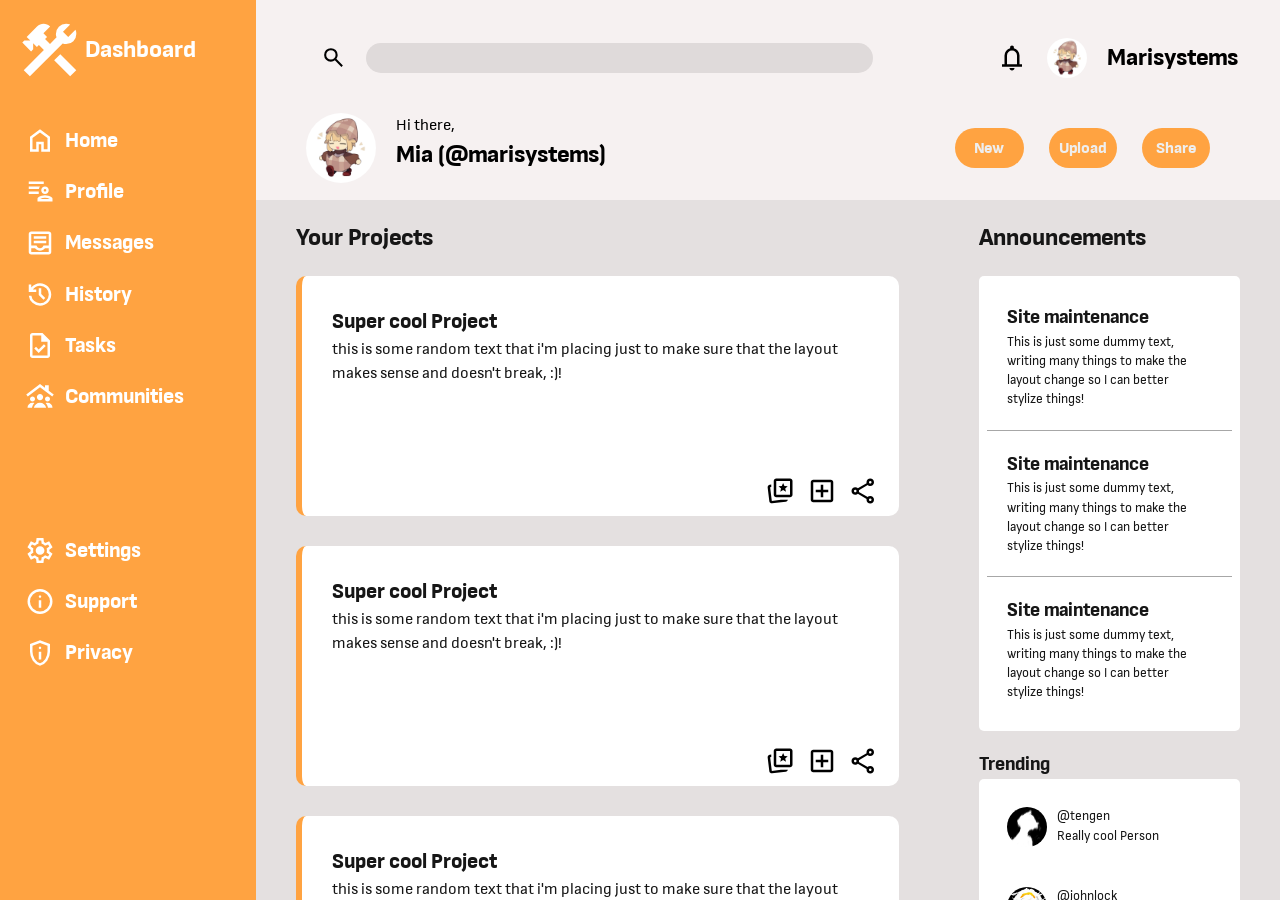
==== commit e286eb78: "Some more final touches" ====
--- a/index.html
+++ b/index.html
@@ -21,7 +21,7 @@
             </div>
 
             <div class="header-top-r">
-                <img src="./imgs/notification.svg" 
+                <img id="notification" src="./imgs/notification.svg" 
                 width="30px">
                 <img 
                 class="image-cropping" 
--- a/style.css
+++ b/style.css
@@ -2,14 +2,14 @@
 
 :root {
     --main-bg: black;
-    --aside-bg: #ef983b;
+    --aside-bg: #ffa341;
     --aside-bg-hover: #333030;
     --header-bg: #f6f1f1;
-    --button-bg: #ef983b;
+    --button-bg: #ffa341;
     --button-color: #eeeeee;
     --main-bg: #e4e0e0;
     --card-bg: white;
-    --card-border-color: #f7b43f;
+    --card-border-color: #ffa341;
     --aside-color: #eef0f1;
     --header-color: #161616;
     --main-color: #161616;
@@ -28,6 +28,10 @@
     grid-template-columns: 1fr 3fr 1fr;
     grid-template-rows: 1fr 2.5fr 1fr;
     font-family: 'Gratia Sans';
+}
+
+button {
+    cursor: pointer;
 }
 
 /* HEADER */
@@ -266,3 +270,6 @@
     border: none !important;
 }
 
+#notification {
+    cursor: pointer;
+}
